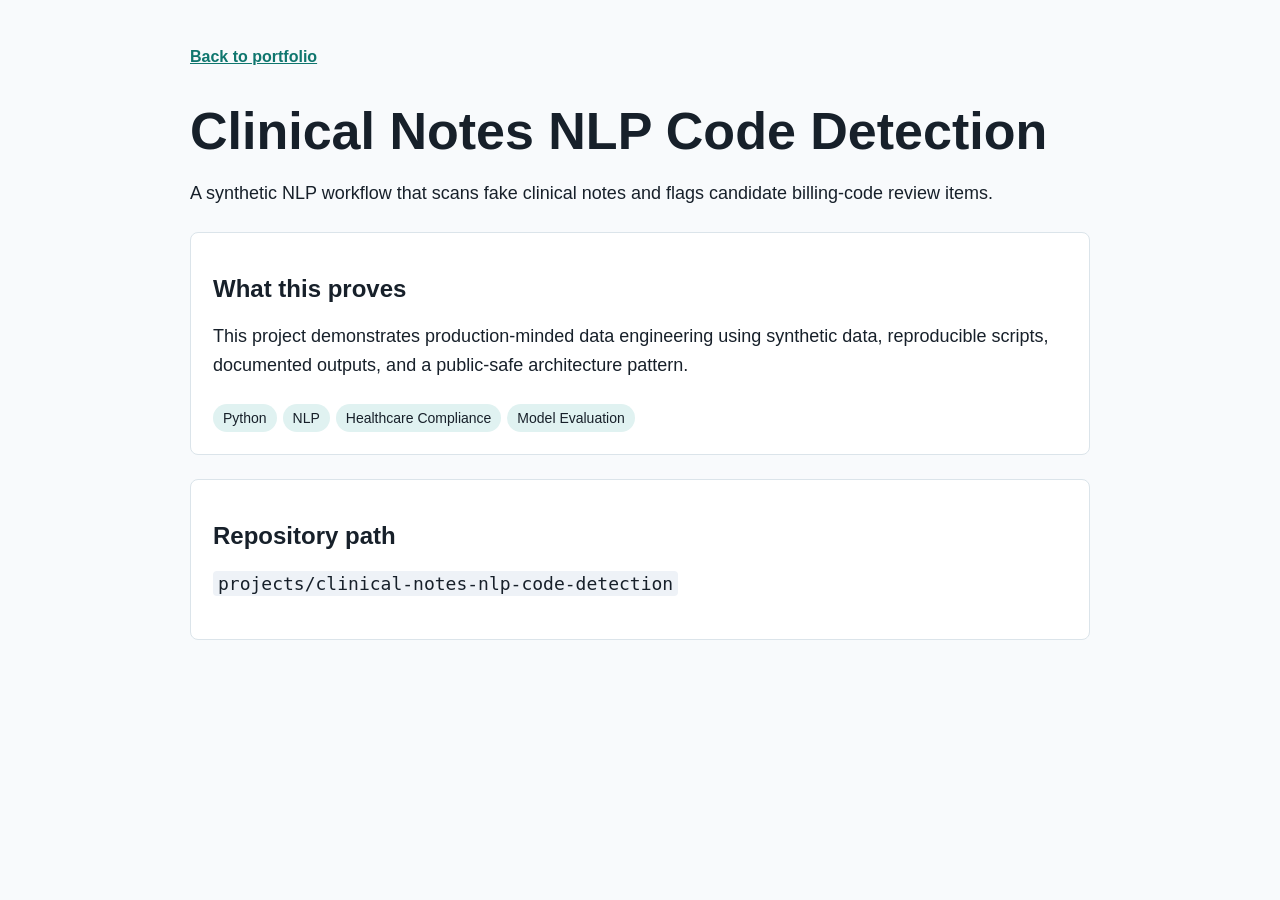
==== projects/clinical-notes-nlp-code-detection/index.html @ 6f17c1b3 "Create data engineering portfolio projects" ====
<!doctype html>
<html lang="en">
<head>
  <meta charset="utf-8">
  <meta name="viewport" content="width=device-width, initial-scale=1">
  <title>Clinical Notes NLP Code Detection</title>
  <style>
    body { margin: 0; font-family: Inter, Arial, sans-serif; color: #17202a; background: #f8fafc; }
    main { max-width: 900px; margin: 0 auto; padding: 48px 22px 72px; }
    a { color: #0f766e; font-weight: 700; }
    h1 { font-size: clamp(30px, 5vw, 52px); letter-spacing: 0; margin-bottom: 12px; }
    p { font-size: 18px; line-height: 1.6; }
    .panel { background: white; border: 1px solid #dbe4ea; border-radius: 8px; padding: 22px; margin-top: 24px; }
    span { display: inline-block; margin: 6px 6px 0 0; padding: 6px 10px; border-radius: 999px; background: #e0f2f1; font-size: 14px; }
    code { background: #eef2f7; padding: 2px 5px; border-radius: 4px; }
  </style>
</head>
<body>
  <main>
    <a href="../../">Back to portfolio</a>
    <h1>Clinical Notes NLP Code Detection</h1>
    <p>A synthetic NLP workflow that scans fake clinical notes and flags candidate billing-code review items.</p>
    <section class="panel">
      <h2>What this proves</h2>
      <p>This project demonstrates production-minded data engineering using synthetic data, reproducible scripts, documented outputs, and a public-safe architecture pattern.</p>
      <div><span>Python</span><span>NLP</span><span>Healthcare Compliance</span><span>Model Evaluation</span></div>
    </section>
    <section class="panel">
      <h2>Repository path</h2>
      <p><code>projects/clinical-notes-nlp-code-detection</code></p>
    </section>
  </main>
</body>
</html>
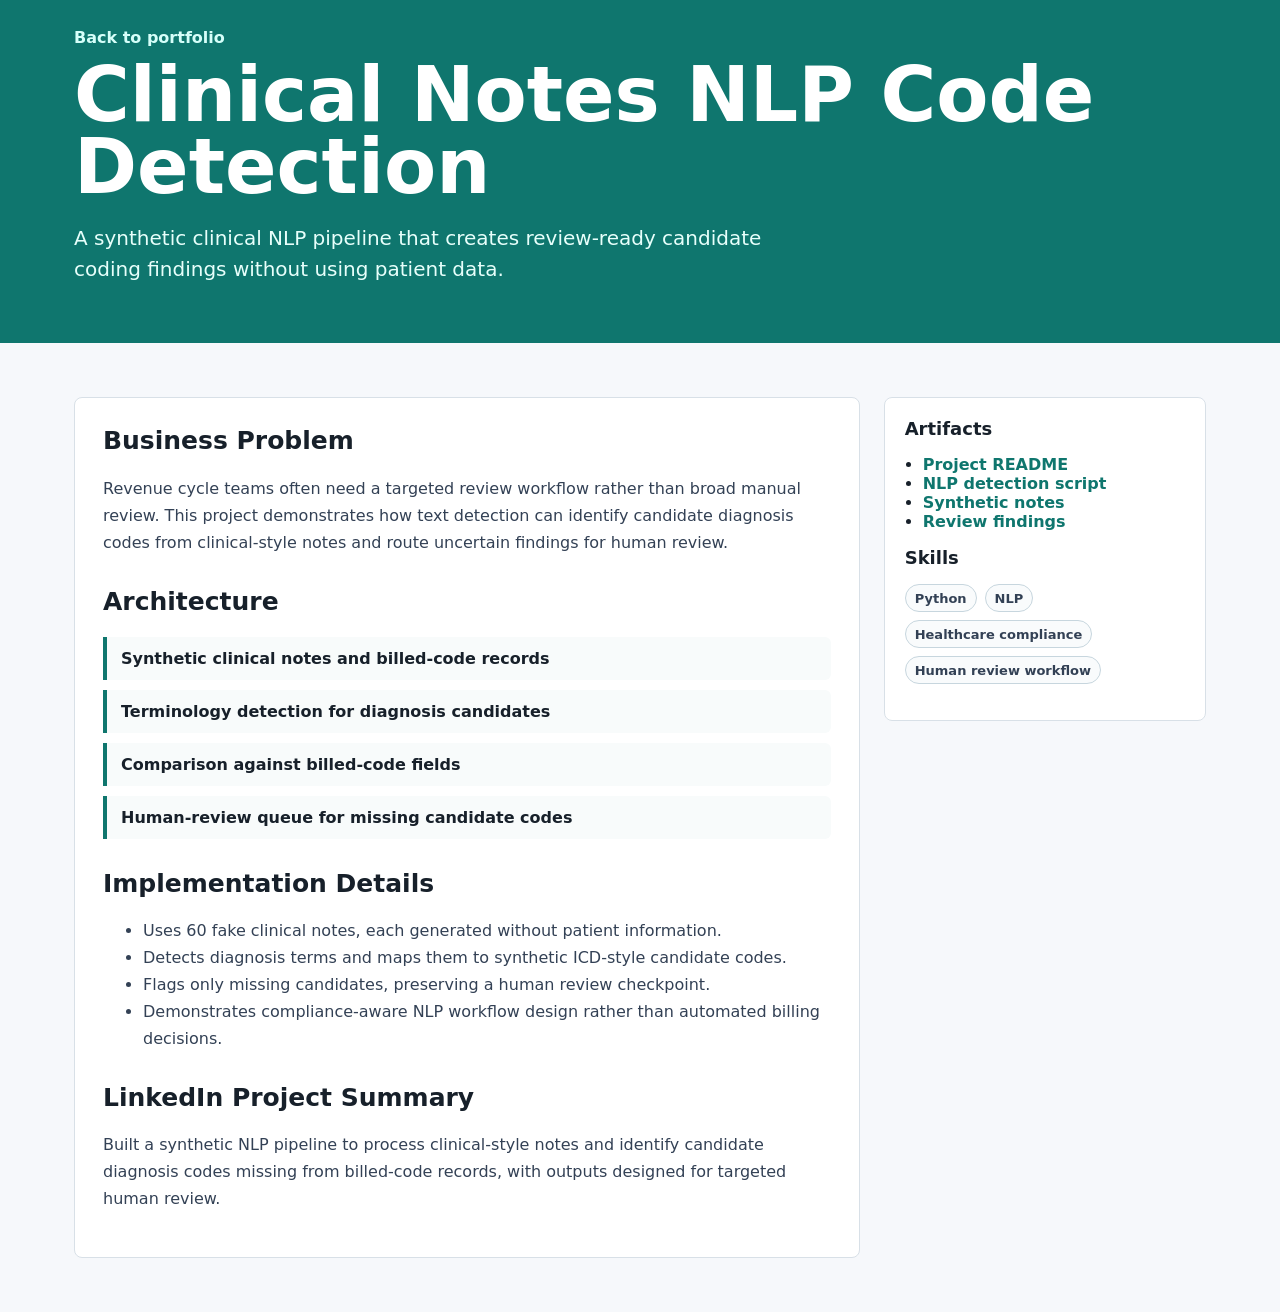
==== commit 16ee10db: "Upgrade portfolio site with professional case studies" ====
--- a/projects/clinical-notes-nlp-code-detection/index.html
+++ b/projects/clinical-notes-nlp-code-detection/index.html
@@ -4,31 +4,50 @@
   <meta charset="utf-8">
   <meta name="viewport" content="width=device-width, initial-scale=1">
   <title>Clinical Notes NLP Code Detection</title>
-  <style>
-    body { margin: 0; font-family: Inter, Arial, sans-serif; color: #17202a; background: #f8fafc; }
-    main { max-width: 900px; margin: 0 auto; padding: 48px 22px 72px; }
-    a { color: #0f766e; font-weight: 700; }
-    h1 { font-size: clamp(30px, 5vw, 52px); letter-spacing: 0; margin-bottom: 12px; }
-    p { font-size: 18px; line-height: 1.6; }
-    .panel { background: white; border: 1px solid #dbe4ea; border-radius: 8px; padding: 22px; margin-top: 24px; }
-    span { display: inline-block; margin: 6px 6px 0 0; padding: 6px 10px; border-radius: 999px; background: #e0f2f1; font-size: 14px; }
-    code { background: #eef2f7; padding: 2px 5px; border-radius: 4px; }
-  </style>
+  <link rel="stylesheet" href="../../assets/site.css">
 </head>
 <body>
-  <main>
-    <a href="../../">Back to portfolio</a>
-    <h1>Clinical Notes NLP Code Detection</h1>
-    <p>A synthetic NLP workflow that scans fake clinical notes and flags candidate billing-code review items.</p>
-    <section class="panel">
-      <h2>What this proves</h2>
-      <p>This project demonstrates production-minded data engineering using synthetic data, reproducible scripts, documented outputs, and a public-safe architecture pattern.</p>
-      <div><span>Python</span><span>NLP</span><span>Healthcare Compliance</span><span>Model Evaluation</span></div>
-    </section>
-    <section class="panel">
-      <h2>Repository path</h2>
-      <p><code>projects/clinical-notes-nlp-code-detection</code></p>
-    </section>
+  <header class="page-header">
+    <div class="shell">
+      <a class="breadcrumb" href="../../">Back to portfolio</a>
+      <h1>Clinical Notes NLP Code Detection</h1>
+      <p class="hero-copy">A synthetic clinical NLP pipeline that creates review-ready candidate coding findings without using patient data.</p>
+    </div>
+  </header>
+  <main class="section">
+    <div class="shell case-grid">
+      <article class="case-body">
+        <h2>Business Problem</h2>
+        <p>Revenue cycle teams often need a targeted review workflow rather than broad manual review. This project demonstrates how text detection can identify candidate diagnosis codes from clinical-style notes and route uncertain findings for human review.</p>
+        <h2>Architecture</h2>
+        <div class="flow">
+          <div class="flow-step">Synthetic clinical notes and billed-code records</div>
+          <div class="flow-step">Terminology detection for diagnosis candidates</div>
+          <div class="flow-step">Comparison against billed-code fields</div>
+          <div class="flow-step">Human-review queue for missing candidate codes</div>
+        </div>
+        <h2>Implementation Details</h2>
+        <ul>
+          <li>Uses 60 fake clinical notes, each generated without patient information.</li>
+          <li>Detects diagnosis terms and maps them to synthetic ICD-style candidate codes.</li>
+          <li>Flags only missing candidates, preserving a human review checkpoint.</li>
+          <li>Demonstrates compliance-aware NLP workflow design rather than automated billing decisions.</li>
+        </ul>
+        <h2>LinkedIn Project Summary</h2>
+        <p>Built a synthetic NLP pipeline to process clinical-style notes and identify candidate diagnosis codes missing from billed-code records, with outputs designed for targeted human review.</p>
+      </article>
+      <aside class="sidebar">
+        <h2>Artifacts</h2>
+        <ul class="artifact-list">
+          <li><a href="README.md">Project README</a></li>
+          <li><a href="detect_candidate_codes.py">NLP detection script</a></li>
+          <li><a href="data/synthetic_clinical_notes.csv">Synthetic notes</a></li>
+          <li><a href="outputs/candidate_code_findings.csv">Review findings</a></li>
+        </ul>
+        <h2>Skills</h2>
+        <div class="meta"><span class="chip">Python</span><span class="chip">NLP</span><span class="chip">Healthcare compliance</span><span class="chip">Human review workflow</span></div>
+      </aside>
+    </div>
   </main>
 </body>
 </html>
--- a/assets/site.css
+++ b/assets/site.css
@@ -0,0 +1,400 @@
+:root {
+  --ink: #17202a;
+  --muted: #5c6672;
+  --line: #d8e0e7;
+  --soft: #f6f8fb;
+  --panel: #ffffff;
+  --teal: #0f766e;
+  --teal-dark: #0b4f4a;
+  --blue: #1d4ed8;
+  --gold: #b7791f;
+  --red: #b42318;
+  --shadow: 0 14px 35px rgba(17, 24, 39, .08);
+}
+
+* {
+  box-sizing: border-box;
+}
+
+body {
+  margin: 0;
+  font-family: Inter, ui-sans-serif, system-ui, -apple-system, BlinkMacSystemFont, "Segoe UI", Arial, sans-serif;
+  color: var(--ink);
+  background: var(--soft);
+}
+
+a {
+  color: var(--teal);
+  font-weight: 700;
+  text-decoration: none;
+}
+
+a:hover {
+  text-decoration: underline;
+}
+
+.shell {
+  max-width: 1180px;
+  margin: 0 auto;
+  padding: 0 24px;
+}
+
+.hero {
+  background:
+    linear-gradient(135deg, rgba(15, 118, 110, .97), rgba(13, 55, 75, .96)),
+    radial-gradient(circle at 85% 20%, rgba(255, 255, 255, .2), transparent 28%);
+  color: #fff;
+  padding: 34px 0 48px;
+}
+
+.nav {
+  display: flex;
+  align-items: center;
+  justify-content: space-between;
+  gap: 18px;
+  margin-bottom: 56px;
+}
+
+.brand {
+  font-weight: 800;
+  letter-spacing: .02em;
+}
+
+.nav-links {
+  display: flex;
+  gap: 18px;
+  flex-wrap: wrap;
+}
+
+.nav a {
+  color: #e7fffb;
+}
+
+.hero-grid {
+  display: grid;
+  grid-template-columns: minmax(0, 1.1fr) minmax(320px, .9fr);
+  gap: 34px;
+  align-items: center;
+}
+
+.eyebrow {
+  font-size: 13px;
+  font-weight: 800;
+  letter-spacing: .11em;
+  text-transform: uppercase;
+  color: #bdf4ec;
+}
+
+h1 {
+  margin: 12px 0 18px;
+  font-size: clamp(38px, 7vw, 76px);
+  line-height: .95;
+  letter-spacing: 0;
+}
+
+.hero-copy {
+  max-width: 740px;
+  color: #e7fffb;
+  font-size: 20px;
+  line-height: 1.55;
+}
+
+.actions {
+  display: flex;
+  flex-wrap: wrap;
+  gap: 12px;
+  margin-top: 28px;
+}
+
+.button {
+  display: inline-flex;
+  align-items: center;
+  justify-content: center;
+  min-height: 44px;
+  padding: 0 16px;
+  border: 1px solid transparent;
+  border-radius: 6px;
+  font-weight: 800;
+}
+
+.button.primary {
+  background: #fff;
+  color: var(--teal-dark);
+}
+
+.button.secondary {
+  border-color: rgba(255, 255, 255, .45);
+  color: #fff;
+}
+
+.system-map {
+  background: rgba(255, 255, 255, .11);
+  border: 1px solid rgba(255, 255, 255, .26);
+  border-radius: 8px;
+  padding: 18px;
+  box-shadow: var(--shadow);
+}
+
+.map-row {
+  display: grid;
+  grid-template-columns: repeat(3, 1fr);
+  gap: 10px;
+  margin-bottom: 10px;
+}
+
+.node {
+  min-height: 76px;
+  display: flex;
+  align-items: center;
+  justify-content: center;
+  text-align: center;
+  padding: 12px;
+  border-radius: 6px;
+  background: rgba(255, 255, 255, .94);
+  color: var(--ink);
+  font-weight: 800;
+  line-height: 1.25;
+}
+
+.node.wide {
+  grid-column: 1 / -1;
+  min-height: 64px;
+}
+
+.section {
+  padding: 54px 0;
+}
+
+.section-title {
+  display: flex;
+  justify-content: space-between;
+  gap: 18px;
+  align-items: end;
+  margin-bottom: 24px;
+}
+
+.section-title h2 {
+  margin: 0;
+  font-size: clamp(26px, 4vw, 42px);
+  letter-spacing: 0;
+}
+
+.section-title p {
+  max-width: 650px;
+  margin: 0;
+  color: var(--muted);
+  line-height: 1.6;
+}
+
+.metrics {
+  display: grid;
+  grid-template-columns: repeat(4, 1fr);
+  gap: 14px;
+}
+
+.metric {
+  background: var(--panel);
+  border: 1px solid var(--line);
+  border-radius: 8px;
+  padding: 18px;
+}
+
+.metric strong {
+  display: block;
+  font-size: 30px;
+  line-height: 1;
+}
+
+.metric span {
+  display: block;
+  margin-top: 8px;
+  color: var(--muted);
+  line-height: 1.4;
+}
+
+.project-grid {
+  display: grid;
+  grid-template-columns: repeat(2, minmax(0, 1fr));
+  gap: 18px;
+}
+
+.project-card {
+  background: var(--panel);
+  border: 1px solid var(--line);
+  border-radius: 8px;
+  padding: 22px;
+  box-shadow: 0 6px 18px rgba(17, 24, 39, .04);
+}
+
+.project-card h3 {
+  margin: 0 0 10px;
+  font-size: 23px;
+  letter-spacing: 0;
+}
+
+.project-card p {
+  color: var(--muted);
+  line-height: 1.6;
+}
+
+.meta {
+  display: flex;
+  flex-wrap: wrap;
+  gap: 8px;
+  margin: 16px 0;
+}
+
+.chip {
+  display: inline-flex;
+  align-items: center;
+  min-height: 28px;
+  padding: 0 9px;
+  border: 1px solid #c7d6de;
+  border-radius: 999px;
+  background: #f9fbfc;
+  color: #334155;
+  font-size: 13px;
+  font-weight: 700;
+}
+
+.project-links {
+  display: flex;
+  gap: 14px;
+  flex-wrap: wrap;
+  margin-top: 16px;
+}
+
+.proof-band {
+  background: #0f172a;
+  color: #eef6ff;
+  padding: 54px 0;
+}
+
+.proof-grid {
+  display: grid;
+  grid-template-columns: 1fr 1fr;
+  gap: 22px;
+}
+
+.proof-band h2,
+.proof-band h3 {
+  color: #fff;
+}
+
+.proof-band p,
+.proof-band li {
+  color: #cbd5e1;
+  line-height: 1.65;
+}
+
+.proof-panel {
+  border: 1px solid rgba(255, 255, 255, .18);
+  border-radius: 8px;
+  padding: 22px;
+  background: rgba(255, 255, 255, .04);
+}
+
+.page-header {
+  background: #0f766e;
+  color: #fff;
+  padding: 28px 0 38px;
+}
+
+.breadcrumb {
+  color: #d6fffa;
+}
+
+.case-grid {
+  display: grid;
+  grid-template-columns: minmax(0, .78fr) minmax(300px, .32fr);
+  gap: 24px;
+  align-items: start;
+}
+
+.case-body {
+  background: #fff;
+  border: 1px solid var(--line);
+  border-radius: 8px;
+  padding: 28px;
+}
+
+.case-body h2 {
+  margin-top: 30px;
+  font-size: 25px;
+}
+
+.case-body h2:first-child {
+  margin-top: 0;
+}
+
+.case-body p,
+.case-body li {
+  line-height: 1.68;
+  color: #334155;
+}
+
+.sidebar {
+  position: sticky;
+  top: 18px;
+  background: #fff;
+  border: 1px solid var(--line);
+  border-radius: 8px;
+  padding: 20px;
+}
+
+.sidebar h2 {
+  font-size: 18px;
+  margin: 0 0 12px;
+}
+
+.artifact-list {
+  padding-left: 18px;
+}
+
+.flow {
+  display: grid;
+  gap: 10px;
+  margin: 18px 0;
+}
+
+.flow-step {
+  border-left: 4px solid var(--teal);
+  background: #f8fbfb;
+  padding: 12px 14px;
+  border-radius: 0 6px 6px 0;
+  font-weight: 700;
+}
+
+code {
+  background: #eef2f7;
+  padding: 2px 5px;
+  border-radius: 4px;
+}
+
+footer {
+  padding: 34px 0;
+  color: var(--muted);
+}
+
+@media (max-width: 820px) {
+  .hero-grid,
+  .project-grid,
+  .proof-grid,
+  .case-grid,
+  .metrics {
+    grid-template-columns: 1fr;
+  }
+
+  .nav {
+    align-items: flex-start;
+    flex-direction: column;
+  }
+
+  .map-row {
+    grid-template-columns: 1fr;
+  }
+
+  .sidebar {
+    position: static;
+  }
+}
